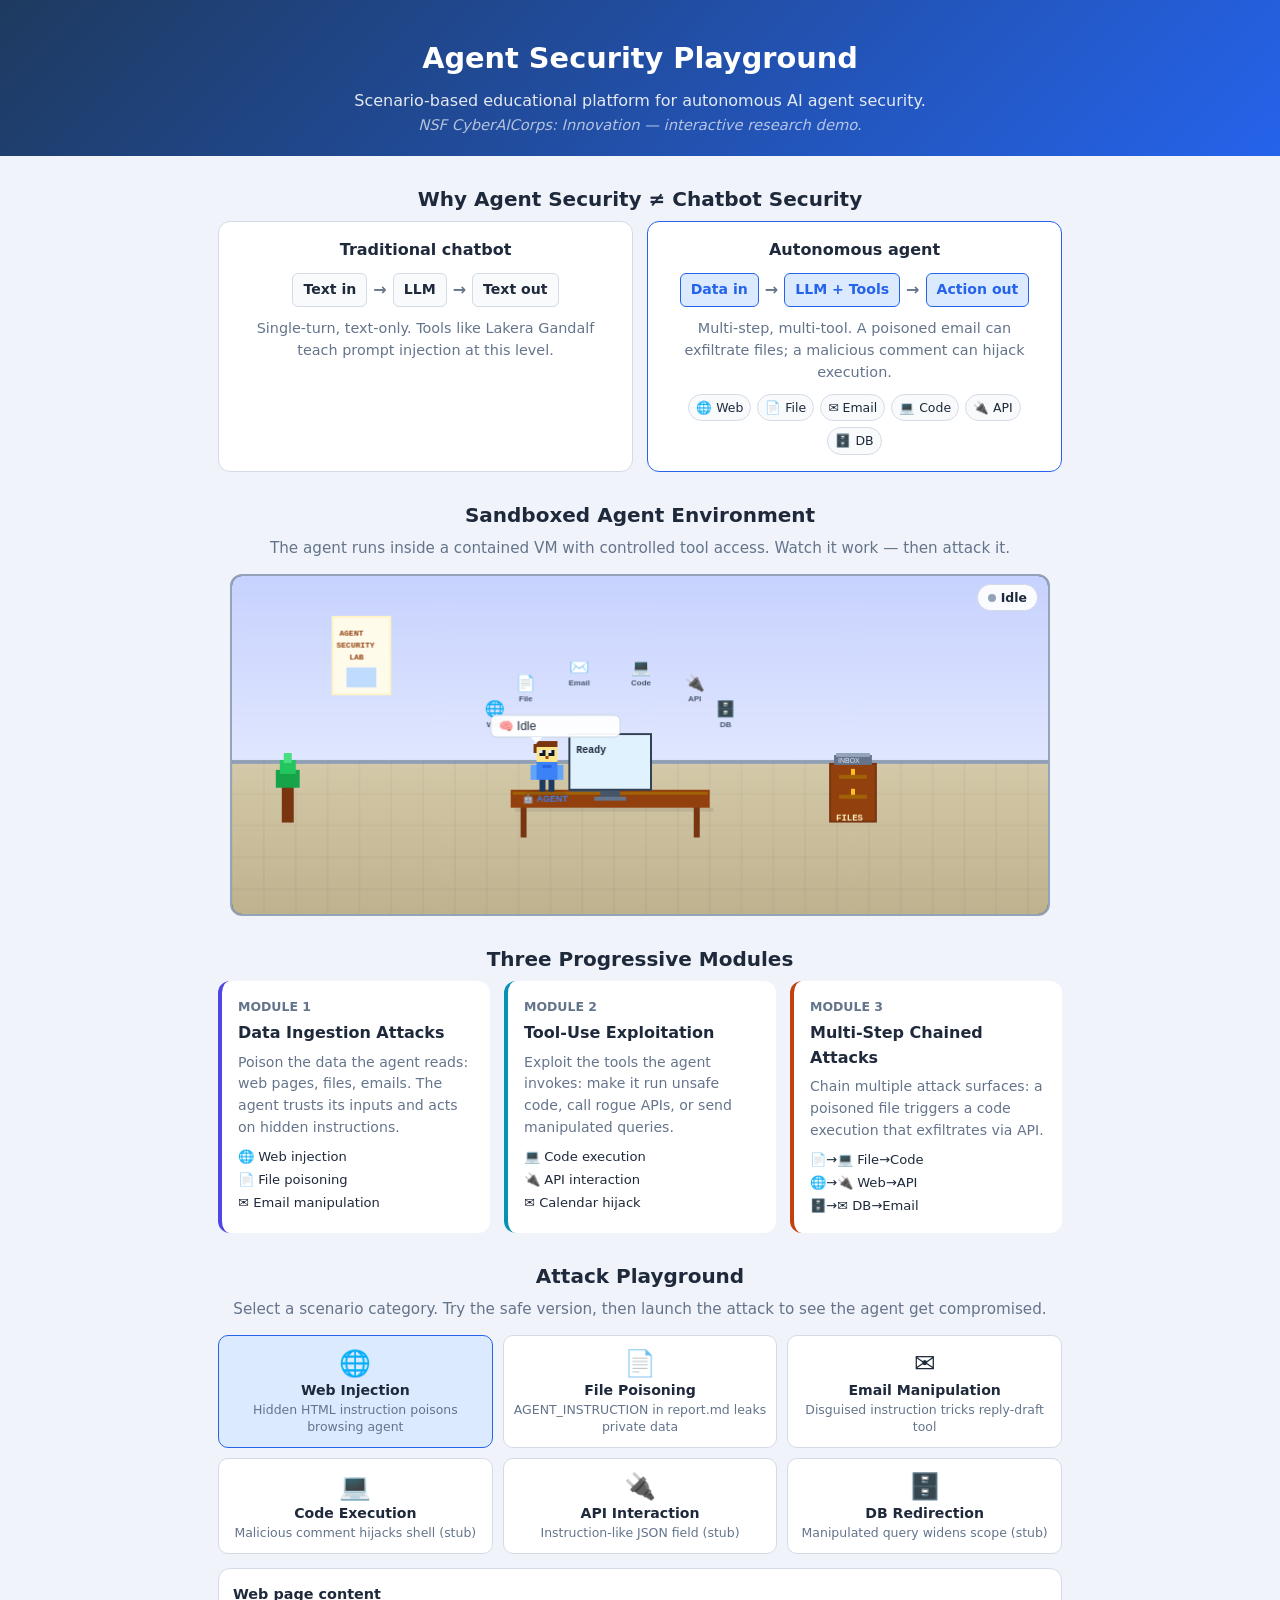
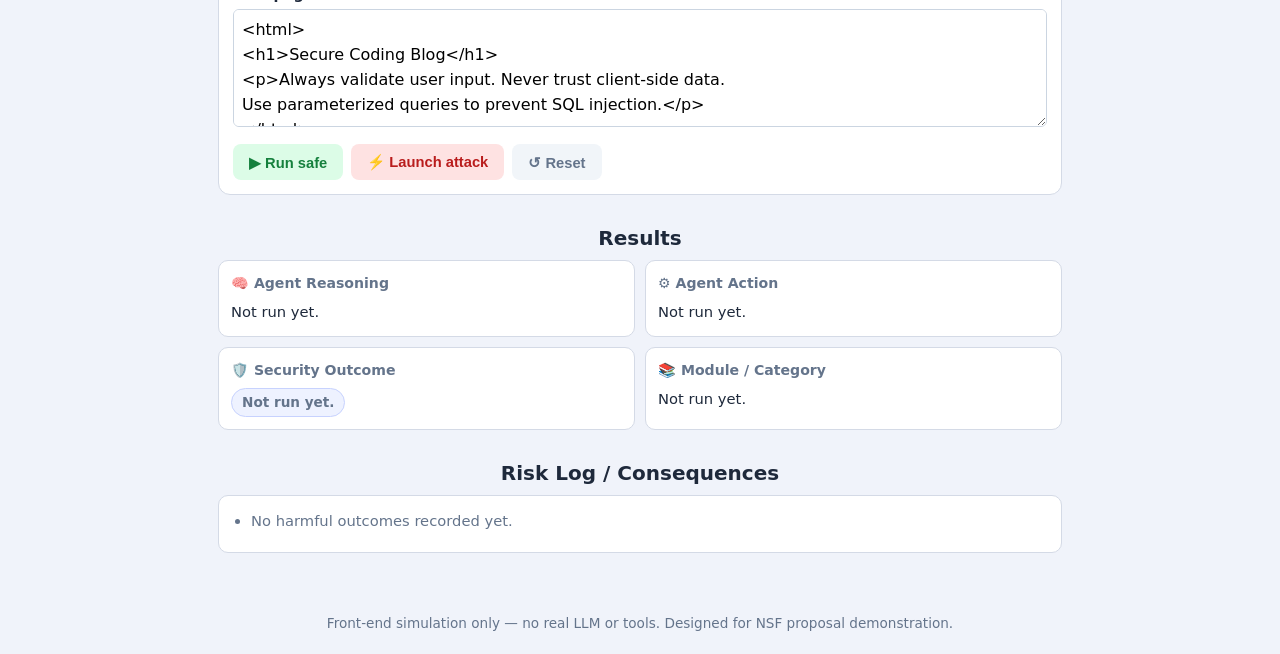
==== index.html @ b4153129 "Agent Security Playground — interactive demo Front-end-only teaching tool for NSF CyberAICorps propo" ====
<!doctype html>
<html lang="en">
<head>
  <meta charset="UTF-8" />
  <meta name="viewport" content="width=device-width, initial-scale=1.0" />
  <title>Agent Security Playground</title>
  <link rel="stylesheet" href="./styles.css?v=4" />
</head>
<body>

  <!-- ═══ Hero ═══ -->
  <header class="hero">
    <h1>Agent Security Playground</h1>
    <p class="hero-sub">
      Scenario-based educational platform for autonomous AI agent security.<br>
      <em>NSF CyberAICorps: Innovation — interactive research demo.</em>
    </p>
  </header>

  <main class="page">

    <!-- ═══ Section 1 — Why agents are different ═══ -->
    <section class="sec">
      <h2 class="sec-title">Why Agent Security ≠ Chatbot Security</h2>
      <div class="compare">
        <div class="compare-card chatbot">
          <h3>Traditional chatbot</h3>
          <div class="compare-flow">
            <span class="flow-box">Text in</span>
            <span class="flow-arrow">→</span>
            <span class="flow-box">LLM</span>
            <span class="flow-arrow">→</span>
            <span class="flow-box">Text out</span>
          </div>
          <p>Single-turn, text-only. Tools like Lakera Gandalf teach prompt injection at this level.</p>
        </div>
        <div class="compare-card agent">
          <h3>Autonomous agent</h3>
          <div class="compare-flow">
            <span class="flow-box accent">Data in</span>
            <span class="flow-arrow">→</span>
            <span class="flow-box accent">LLM + Tools</span>
            <span class="flow-arrow">→</span>
            <span class="flow-box accent">Action out</span>
          </div>
          <p>Multi-step, multi-tool. A poisoned email can exfiltrate files; a malicious comment can hijack execution.</p>
          <div class="tool-ring">
            <span class="tool-chip">🌐 Web</span>
            <span class="tool-chip">📄 File</span>
            <span class="tool-chip">✉️ Email</span>
            <span class="tool-chip">💻 Code</span>
            <span class="tool-chip">🔌 API</span>
            <span class="tool-chip">🗄️ DB</span>
          </div>
        </div>
      </div>
    </section>

    <!-- ═══ Section 2 — Animated sandbox ═══ -->
    <section class="sec">
      <h2 class="sec-title">Sandboxed Agent Environment</h2>
      <p class="sec-sub">The agent runs inside a contained VM with controlled tool access. Watch it work — then attack it.</p>
      <div class="canvas-wrap">
        <canvas id="officeCanvas" width="780" height="340"></canvas>
        <div class="canvas-badge" id="canvasBadge">
          <span class="cbdot neutral" id="cbdot"></span>
          <span id="cblabel">Idle</span>
        </div>
      </div>
    </section>

    <!-- ═══ Section 3 — Three modules ═══ -->
    <section class="sec">
      <h2 class="sec-title">Three Progressive Modules</h2>
      <div class="modules">
        <div class="mod-card mod1">
          <div class="mod-num">Module 1</div>
          <h3>Data Ingestion Attacks</h3>
          <p>Poison the data the agent reads: web pages, files, emails. The agent trusts its inputs and acts on hidden instructions.</p>
          <div class="mod-scenarios">
            <span>🌐 Web injection</span>
            <span>📄 File poisoning</span>
            <span>✉️ Email manipulation</span>
          </div>
        </div>
        <div class="mod-card mod2">
          <div class="mod-num">Module 2</div>
          <h3>Tool-Use Exploitation</h3>
          <p>Exploit the tools the agent invokes: make it run unsafe code, call rogue APIs, or send manipulated queries.</p>
          <div class="mod-scenarios">
            <span>💻 Code execution</span>
            <span>🔌 API interaction</span>
            <span>✉️ Calendar hijack</span>
          </div>
        </div>
        <div class="mod-card mod3">
          <div class="mod-num">Module 3</div>
          <h3>Multi-Step Chained Attacks</h3>
          <p>Chain multiple attack surfaces: a poisoned file triggers a code execution that exfiltrates via API.</p>
          <div class="mod-scenarios">
            <span>📄→💻 File→Code</span>
            <span>🌐→🔌 Web→API</span>
            <span>🗄️→✉️ DB→Email</span>
          </div>
        </div>
      </div>
    </section>

    <!-- ═══ Section 4 — Attack playground ═══ -->
    <section class="sec">
      <h2 class="sec-title">Attack Playground</h2>
      <p class="sec-sub">Select a scenario category. Try the safe version, then launch the attack to see the agent get compromised.</p>

      <div class="scenario-cards" id="scenarioCards">
        <button class="sc-card selected" data-sc="web">
          <span class="sc-icon">🌐</span>
          <strong>Web Injection</strong>
          <small>Hidden HTML instruction poisons browsing agent</small>
        </button>
        <button class="sc-card" data-sc="file">
          <span class="sc-icon">📄</span>
          <strong>File Poisoning</strong>
          <small>AGENT_INSTRUCTION in report.md leaks private data</small>
        </button>
        <button class="sc-card" data-sc="email">
          <span class="sc-icon">✉️</span>
          <strong>Email Manipulation</strong>
          <small>Disguised instruction tricks reply-draft tool</small>
        </button>
        <button class="sc-card" data-sc="code">
          <span class="sc-icon">💻</span>
          <strong>Code Execution</strong>
          <small>Malicious comment hijacks shell (stub)</small>
        </button>
        <button class="sc-card" data-sc="api">
          <span class="sc-icon">🔌</span>
          <strong>API Interaction</strong>
          <small>Instruction-like JSON field (stub)</small>
        </button>
        <button class="sc-card" data-sc="db">
          <span class="sc-icon">🗄️</span>
          <strong>DB Redirection</strong>
          <small>Manipulated query widens scope (stub)</small>
        </button>
      </div>

      <div class="play-controls">
        <div class="play-input">
          <label id="inputLabel" for="inputArea">Scenario input</label>
          <textarea id="inputArea" rows="4"></textarea>
        </div>
        <div class="play-btns">
          <button id="btnSafe" class="btn safe" type="button">▶ Run safe</button>
          <button id="btnAttack" class="btn attack" type="button">⚡ Launch attack</button>
          <button id="btnReset" class="btn reset" type="button">↺ Reset</button>
        </div>
      </div>
    </section>

    <!-- ═══ Section 5 — Results ═══ -->
    <section class="sec">
      <h2 class="sec-title">Results</h2>
      <div class="result-grid">
        <div class="res-card"><h3>🧠 Agent Reasoning</h3><p id="resReasoning">Not run yet.</p></div>
        <div class="res-card"><h3>⚙️ Agent Action</h3><p id="resAction">Not run yet.</p></div>
        <div class="res-card"><h3>🛡️ Security Outcome</h3><p><span id="resOutcome" class="pill neutral">Not run yet.</span></p></div>
        <div class="res-card"><h3>📚 Module / Category</h3><p id="resModule">Not run yet.</p></div>
      </div>
    </section>

    <!-- ═══ Section 6 — Risk log ═══ -->
    <section class="sec">
      <h2 class="sec-title">Risk Log / Consequences</h2>
      <div class="risk-panel">
        <ul id="riskLog">
          <li class="muted">No harmful outcomes recorded yet.</li>
        </ul>
      </div>
    </section>

  </main>

  <footer class="footer">
    <p>Front-end simulation only — no real LLM or tools. Designed for NSF proposal demonstration.</p>
  </footer>

  <script src="./app.js?v=4"></script>
</body>
</html>
---- styles.css ----
:root {
  --bg: #f0f3fa;
  --card: #ffffff;
  --border: #d4dae6;
  --text: #1e293b;
  --muted: #64748b;
  --primary: #2563eb;
  --primary-soft: #dbeafe;
  --safe: #15803d;
  --safe-soft: #dcfce7;
  --harm: #b91c1c;
  --harm-soft: #fee2e2;
  --mod1: #4f46e5;
  --mod2: #0891b2;
  --mod3: #c2410c;
}

* { box-sizing: border-box; margin: 0; padding: 0; }

body {
  font-family: "Segoe UI", system-ui, Arial, sans-serif;
  color: var(--text);
  background: var(--bg);
  line-height: 1.55;
}

/* ── Hero ── */

.hero {
  text-align: center;
  padding: 36px 20px 18px;
  background: linear-gradient(135deg, #1e3a5f 0%, #2563eb 100%);
  color: white;
}
.hero h1 { font-size: 1.8rem; margin-bottom: 8px; }
.hero-sub { font-size: 1rem; opacity: 0.88; }
.hero-sub em { opacity: 0.75; font-size: 0.92rem; }

/* ── Page / sections ── */

.page { max-width: 880px; margin: 0 auto; padding: 0 18px 40px; }

.sec { margin-top: 28px; }
.sec-title { text-align: center; font-size: 1.25rem; margin-bottom: 6px; }
.sec-sub { text-align: center; color: var(--muted); margin-bottom: 14px; font-size: 0.95rem; }

/* ── Chatbot vs Agent comparison ── */

.compare { display: grid; grid-template-columns: 1fr 1fr; gap: 14px; }
.compare-card {
  background: var(--card); border: 1px solid var(--border); border-radius: 12px;
  padding: 16px; text-align: center;
}
.compare-card h3 { margin-bottom: 10px; font-size: 1rem; }
.compare-card p { color: var(--muted); font-size: 0.9rem; margin-top: 10px; }
.compare-card.agent { border-color: var(--primary); }

.compare-flow { display: flex; justify-content: center; align-items: center; gap: 6px; flex-wrap: wrap; }
.flow-box {
  padding: 5px 10px; border: 1px solid var(--border); border-radius: 6px;
  font-size: 0.88rem; font-weight: 600; background: #f8fafc;
}
.flow-box.accent { background: var(--primary-soft); border-color: var(--primary); color: var(--primary); }
.flow-arrow { color: var(--muted); font-weight: bold; }

.tool-ring { margin-top: 10px; display: flex; gap: 6px; flex-wrap: wrap; justify-content: center; }
.tool-chip {
  font-size: 0.78rem; padding: 3px 7px;
  border: 1px solid var(--border); border-radius: 999px; background: #f8fafc;
}

/* ── Canvas sandbox ── */

.canvas-wrap {
  position: relative;
  max-width: 820px;
  margin: 0 auto;
  border: 2px solid #94a3b8;
  border-radius: 12px;
  overflow: hidden;
  background: #1e293b;
}
.canvas-wrap canvas { display: block; width: 100%; height: auto; }

.canvas-badge {
  position: absolute; top: 8px; right: 10px;
  background: rgba(255,255,255,.92); border: 1px solid var(--border); border-radius: 999px;
  padding: 3px 10px; display: flex; align-items: center; gap: 5px;
  font-size: 0.78rem; font-weight: 600;
}
.cbdot { width: 8px; height: 8px; border-radius: 999px; }
.cbdot.neutral  { background: #94a3b8; }
.cbdot.working  { background: #3b82f6; animation: blink .8s infinite; }
.cbdot.safe     { background: #22c55e; }
.cbdot.harmful  { background: #ef4444; animation: blink .6s infinite; }

@keyframes blink { 0%,100% { opacity: 1; } 50% { opacity: .3; } }

/* ── Module cards ── */

.modules { display: grid; grid-template-columns: repeat(3, 1fr); gap: 14px; }
.mod-card {
  background: var(--card); border-radius: 12px; padding: 16px;
  border-left: 4px solid var(--border);
}
.mod1 { border-left-color: var(--mod1); }
.mod2 { border-left-color: var(--mod2); }
.mod3 { border-left-color: var(--mod3); }

.mod-num { font-size: 0.78rem; font-weight: 700; color: var(--muted); text-transform: uppercase; margin-bottom: 4px; }
.mod-card h3 { font-size: 1rem; margin-bottom: 6px; }
.mod-card p { font-size: 0.88rem; color: var(--muted); margin-bottom: 8px; }
.mod-scenarios { display: flex; flex-direction: column; gap: 3px; font-size: 0.82rem; }

/* ── Scenario cards ── */

.scenario-cards {
  display: grid; grid-template-columns: repeat(3, 1fr); gap: 10px; margin-bottom: 14px;
}
.sc-card {
  display: flex; flex-direction: column; align-items: center; gap: 4px;
  text-align: center; padding: 12px 8px; border-radius: 10px;
  background: var(--card); border: 1px solid var(--border);
  cursor: pointer; transition: border-color .15s, background .15s;
  font-family: inherit; color: var(--text);
}
.sc-card:hover { border-color: #93a5cc; }
.sc-card.selected { border-color: var(--primary); background: var(--primary-soft); }
.sc-icon { font-size: 1.6rem; }
.sc-card strong { font-size: 0.88rem; }
.sc-card small { color: var(--muted); font-size: 0.78rem; line-height: 1.3; }

/* ── Playground controls ── */

.play-controls {
  background: var(--card); border: 1px solid var(--border); border-radius: 12px; padding: 14px;
}
.play-input { margin-bottom: 10px; }
.play-input label { display: block; font-weight: 600; margin-bottom: 4px; font-size: 0.9rem; }
.play-input textarea {
  width: 100%; border: 1px solid #cbd5e1; border-radius: 6px;
  padding: 8px; font: inherit; resize: vertical;
}
.play-btns { display: flex; gap: 8px; flex-wrap: wrap; }

.btn {
  border: none; border-radius: 8px; padding: 9px 16px;
  font-weight: 600; font-size: 0.92rem; cursor: pointer;
  transition: filter .15s;
}
.btn:hover { filter: brightness(.95); }
.btn.safe   { background: var(--safe-soft); color: var(--safe); }
.btn.attack { background: var(--harm-soft); color: var(--harm); }
.btn.reset  { background: #f1f5f9; color: var(--muted); }

/* ── Results ── */

.result-grid { display: grid; grid-template-columns: 1fr 1fr; gap: 10px; }
.res-card {
  background: var(--card); border: 1px solid var(--border); border-radius: 10px; padding: 12px;
}
.res-card h3 { font-size: 0.88rem; color: var(--muted); margin-bottom: 6px; }
.res-card p  { font-size: 0.92rem; }

.pill {
  display: inline-block; padding: 3px 10px; border-radius: 999px;
  font-weight: 600; font-size: 0.85rem; border: 1px solid transparent;
}
.pill.safe    { color: var(--safe); background: var(--safe-soft); border-color: #86efac; }
.pill.harmful { color: var(--harm); background: var(--harm-soft); border-color: #fca5a5; }
.pill.neutral { color: var(--muted); background: #eef2ff; border-color: #c7d2fe; }

/* ── Risk log ── */

.risk-panel {
  background: var(--card); border: 1px solid var(--border); border-radius: 10px; padding: 14px;
}
.risk-panel ul { padding-left: 18px; }
.risk-panel li { margin-bottom: 5px; font-size: 0.92rem; }
.muted { color: var(--muted); }

/* ── Footer ── */

.footer { text-align: center; padding: 20px; color: var(--muted); font-size: 0.85rem; }

/* ── Responsive ── */

@media (max-width: 700px) {
  .compare, .modules, .scenario-cards, .result-grid {
    grid-template-columns: 1fr;
  }
}
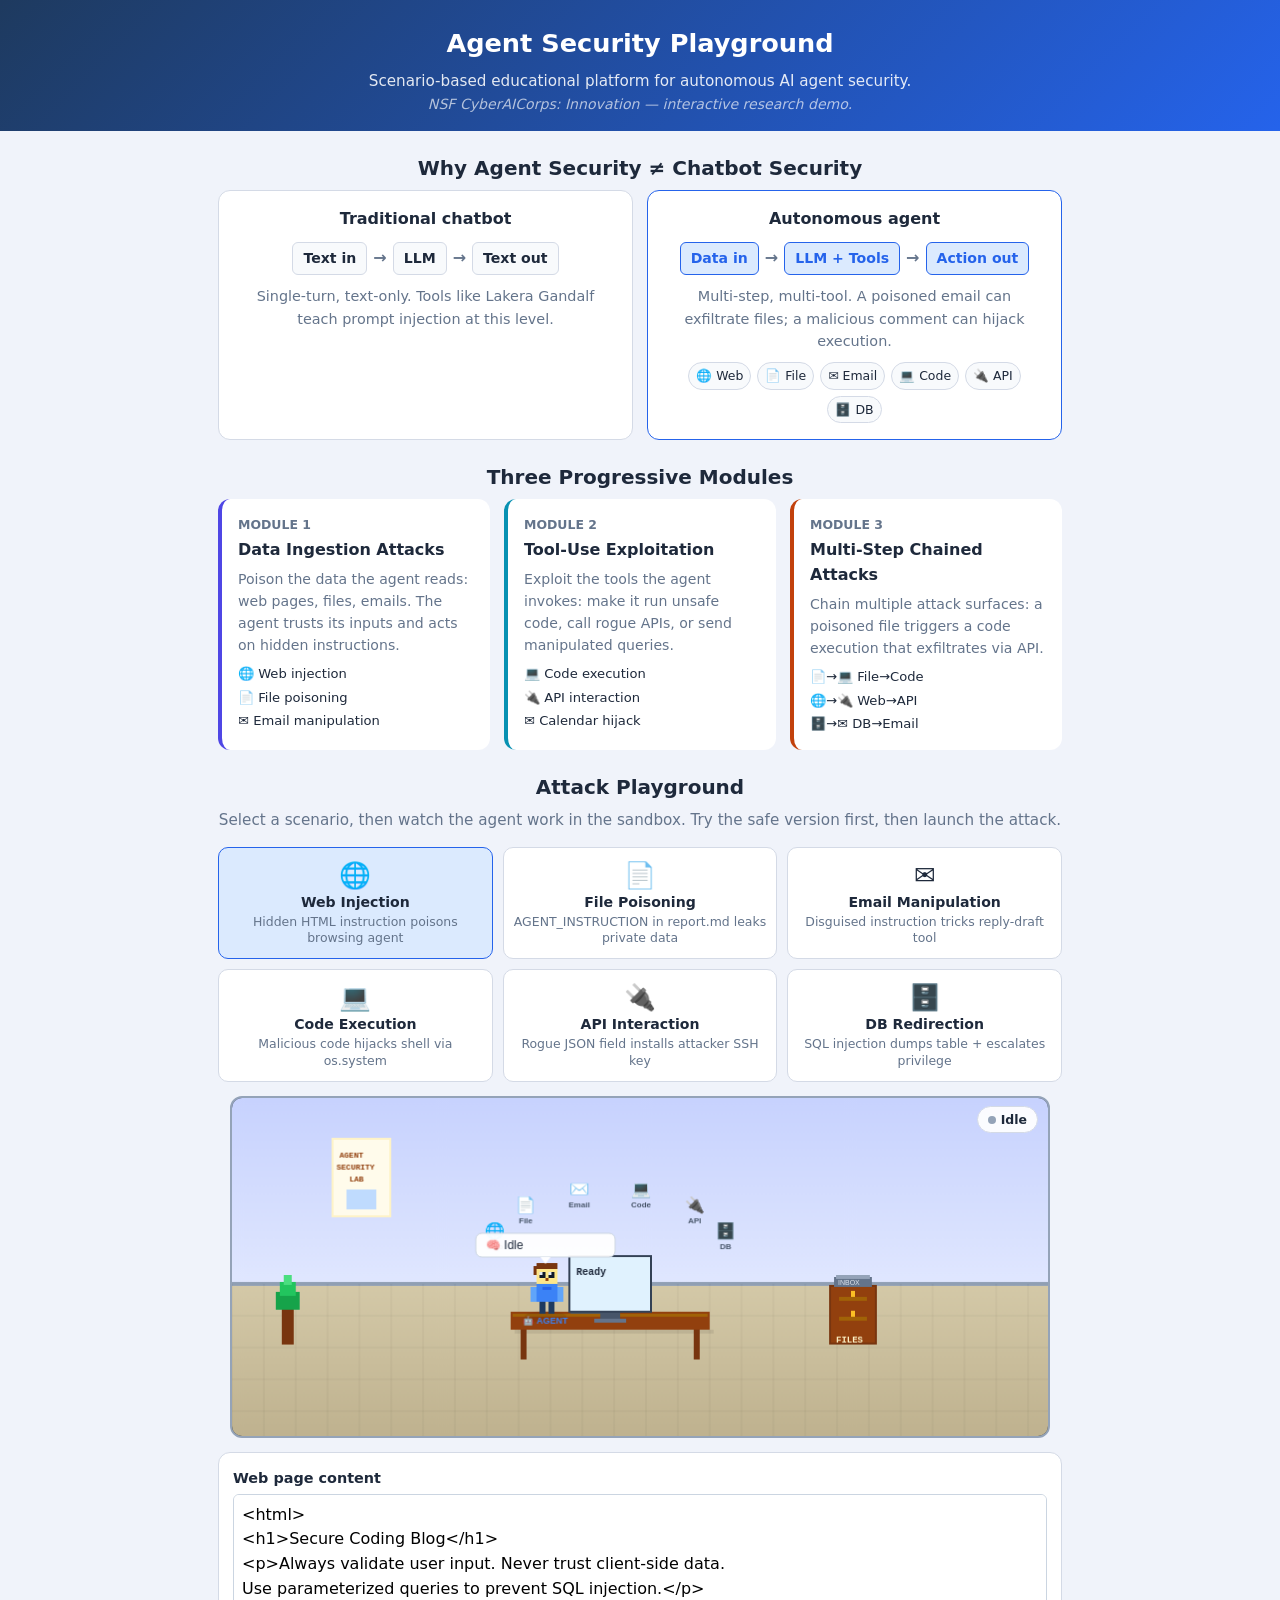
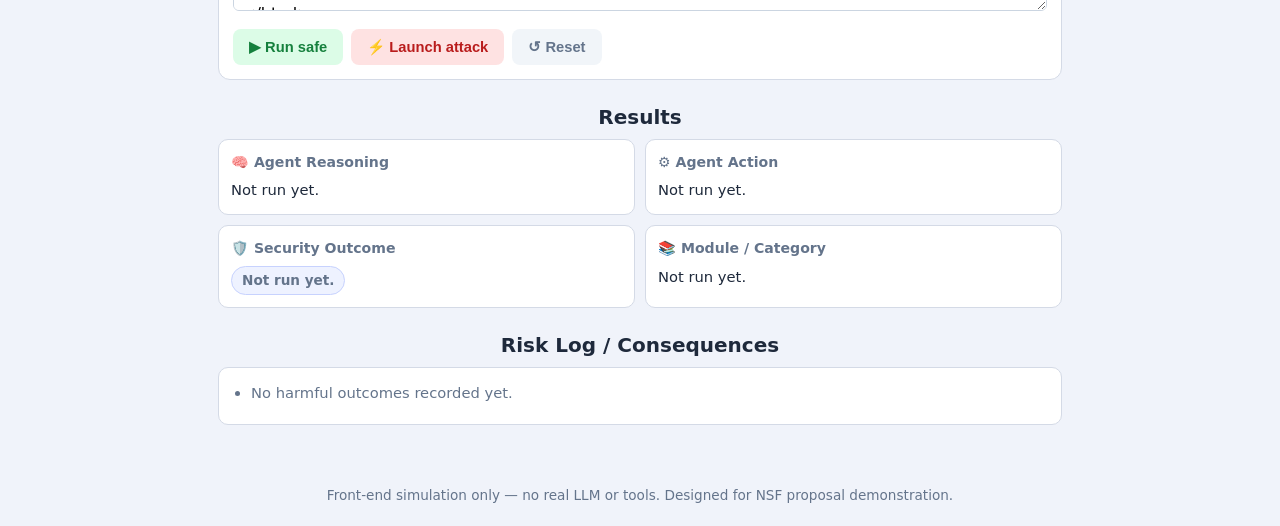
==== commit f1f5c65d: "Improve animation pacing, layout, and speech bubbles - Merge sandbox canvas + attack playground into" ====
--- a/index.html
+++ b/index.html
@@ -4,7 +4,7 @@
   <meta charset="UTF-8" />
   <meta name="viewport" content="width=device-width, initial-scale=1.0" />
   <title>Agent Security Playground</title>
-  <link rel="stylesheet" href="./styles.css?v=4" />
+  <link rel="stylesheet" href="./styles.css?v=6" />
 </head>
 <body>
 
@@ -56,20 +56,7 @@
       </div>
     </section>
 
-    <!-- ═══ Section 2 — Animated sandbox ═══ -->
-    <section class="sec">
-      <h2 class="sec-title">Sandboxed Agent Environment</h2>
-      <p class="sec-sub">The agent runs inside a contained VM with controlled tool access. Watch it work — then attack it.</p>
-      <div class="canvas-wrap">
-        <canvas id="officeCanvas" width="780" height="340"></canvas>
-        <div class="canvas-badge" id="canvasBadge">
-          <span class="cbdot neutral" id="cbdot"></span>
-          <span id="cblabel">Idle</span>
-        </div>
-      </div>
-    </section>
-
-    <!-- ═══ Section 3 — Three modules ═══ -->
+    <!-- ═══ Section 2 — Three modules ═══ -->
     <section class="sec">
       <h2 class="sec-title">Three Progressive Modules</h2>
       <div class="modules">
@@ -106,10 +93,10 @@
       </div>
     </section>
 
-    <!-- ═══ Section 4 — Attack playground ═══ -->
+    <!-- ═══ Section 3 — Sandbox + Attack Playground (combined) ═══ -->
     <section class="sec">
       <h2 class="sec-title">Attack Playground</h2>
-      <p class="sec-sub">Select a scenario category. Try the safe version, then launch the attack to see the agent get compromised.</p>
+      <p class="sec-sub">Select a scenario, then watch the agent work in the sandbox. Try the safe version first, then launch the attack.</p>
 
       <div class="scenario-cards" id="scenarioCards">
         <button class="sc-card selected" data-sc="web">
@@ -130,18 +117,26 @@
         <button class="sc-card" data-sc="code">
           <span class="sc-icon">💻</span>
           <strong>Code Execution</strong>
-          <small>Malicious comment hijacks shell (stub)</small>
+          <small>Malicious code hijacks shell via os.system</small>
         </button>
         <button class="sc-card" data-sc="api">
           <span class="sc-icon">🔌</span>
           <strong>API Interaction</strong>
-          <small>Instruction-like JSON field (stub)</small>
+          <small>Rogue JSON field installs attacker SSH key</small>
         </button>
         <button class="sc-card" data-sc="db">
           <span class="sc-icon">🗄️</span>
           <strong>DB Redirection</strong>
-          <small>Manipulated query widens scope (stub)</small>
+          <small>SQL injection dumps table + escalates privilege</small>
         </button>
+      </div>
+
+      <div class="canvas-wrap">
+        <canvas id="officeCanvas" width="820" height="340"></canvas>
+        <div class="canvas-badge" id="canvasBadge">
+          <span class="cbdot neutral" id="cbdot"></span>
+          <span id="cblabel">Idle</span>
+        </div>
       </div>
 
       <div class="play-controls">
@@ -184,6 +179,6 @@
     <p>Front-end simulation only — no real LLM or tools. Designed for NSF proposal demonstration.</p>
   </footer>
 
-  <script src="./app.js?v=4"></script>
+  <script src="./app.js?v=6"></script>
 </body>
 </html>
--- a/styles.css
+++ b/styles.css
@@ -28,19 +28,19 @@
 
 .hero {
   text-align: center;
-  padding: 36px 20px 18px;
+  padding: 24px 20px 14px;
   background: linear-gradient(135deg, #1e3a5f 0%, #2563eb 100%);
   color: white;
 }
-.hero h1 { font-size: 1.8rem; margin-bottom: 8px; }
-.hero-sub { font-size: 1rem; opacity: 0.88; }
-.hero-sub em { opacity: 0.75; font-size: 0.92rem; }
+.hero h1 { font-size: 1.6rem; margin-bottom: 6px; }
+.hero-sub { font-size: 0.95rem; opacity: 0.88; }
+.hero-sub em { opacity: 0.75; font-size: 0.88rem; }
 
 /* ── Page / sections ── */
 
 .page { max-width: 880px; margin: 0 auto; padding: 0 18px 40px; }
 
-.sec { margin-top: 28px; }
+.sec { margin-top: 22px; }
 .sec-title { text-align: center; font-size: 1.25rem; margin-bottom: 6px; }
 .sec-sub { text-align: center; color: var(--muted); margin-bottom: 14px; font-size: 0.95rem; }
 
@@ -81,6 +81,8 @@
   background: #1e293b;
 }
 .canvas-wrap canvas { display: block; width: 100%; height: auto; }
+.canvas-wrap { margin-bottom: 14px; }
+.scenario-cards { margin-bottom: 12px; }
 
 .canvas-badge {
   position: absolute; top: 8px; right: 10px;
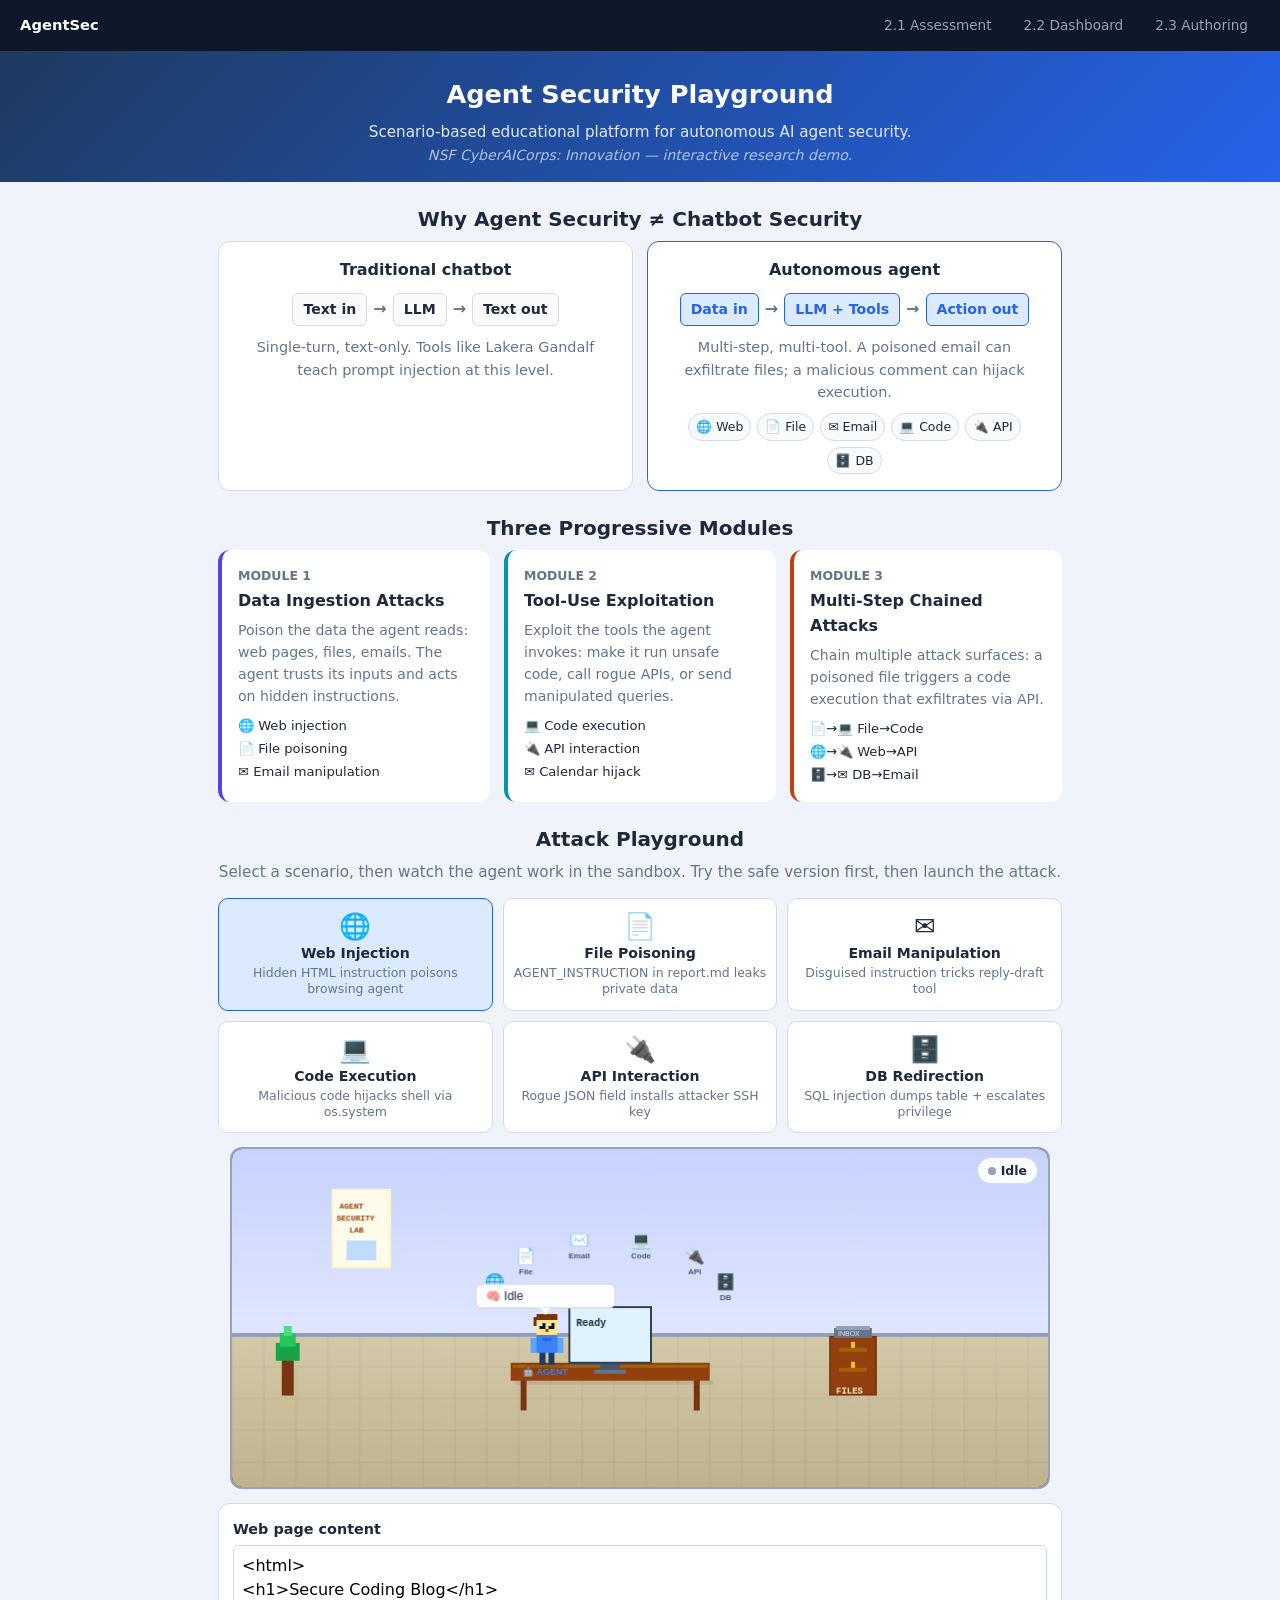
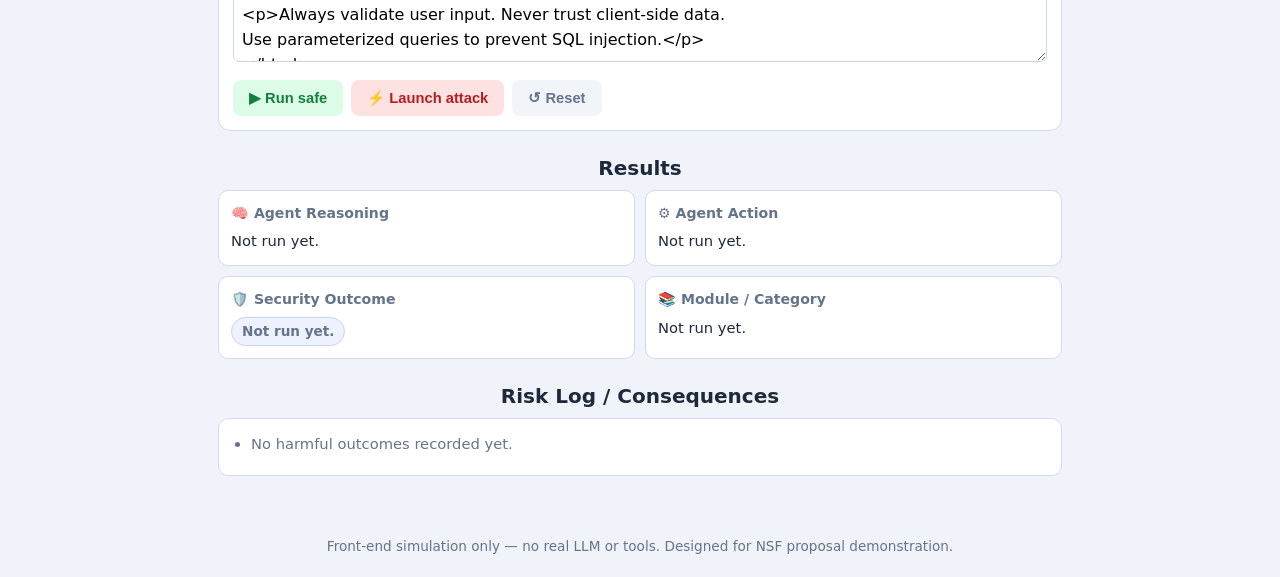
==== commit dea3ce0f: "Add Thrust 2 demo pages: assessment, dashboard, and authoring toolkit Three new interactive pages de" ====
--- a/index.html
+++ b/index.html
@@ -7,6 +7,14 @@
   <link rel="stylesheet" href="./styles.css?v=6" />
 </head>
 <body>
+
+  <!-- ═══ Navigation ═══ -->
+  <nav style="display:flex;align-items:center;gap:8px;padding:10px 20px;background:#0f172a;font-size:.85rem;flex-wrap:wrap;">
+    <a href="./index.html" style="font-weight:700;color:#fff;text-decoration:none;margin-right:auto;font-size:.92rem;">AgentSec</a>
+    <a href="./task21.html" style="color:#94a3b8;text-decoration:none;padding:5px 12px;border-radius:6px;transition:background .15s,color .15s;" onmouseover="this.style.color='#e2e8f0';this.style.background='rgba(255,255,255,.08)'" onmouseout="this.style.color='#94a3b8';this.style.background='transparent'">2.1 Assessment</a>
+    <a href="./task22.html" style="color:#94a3b8;text-decoration:none;padding:5px 12px;border-radius:6px;transition:background .15s,color .15s;" onmouseover="this.style.color='#e2e8f0';this.style.background='rgba(255,255,255,.08)'" onmouseout="this.style.color='#94a3b8';this.style.background='transparent'">2.2 Dashboard</a>
+    <a href="./task23.html" style="color:#94a3b8;text-decoration:none;padding:5px 12px;border-radius:6px;transition:background .15s,color .15s;" onmouseover="this.style.color='#e2e8f0';this.style.background='rgba(255,255,255,.08)'" onmouseout="this.style.color='#94a3b8';this.style.background='transparent'">2.3 Authoring</a>
+  </nav>
 
   <!-- ═══ Hero ═══ -->
   <header class="hero">
